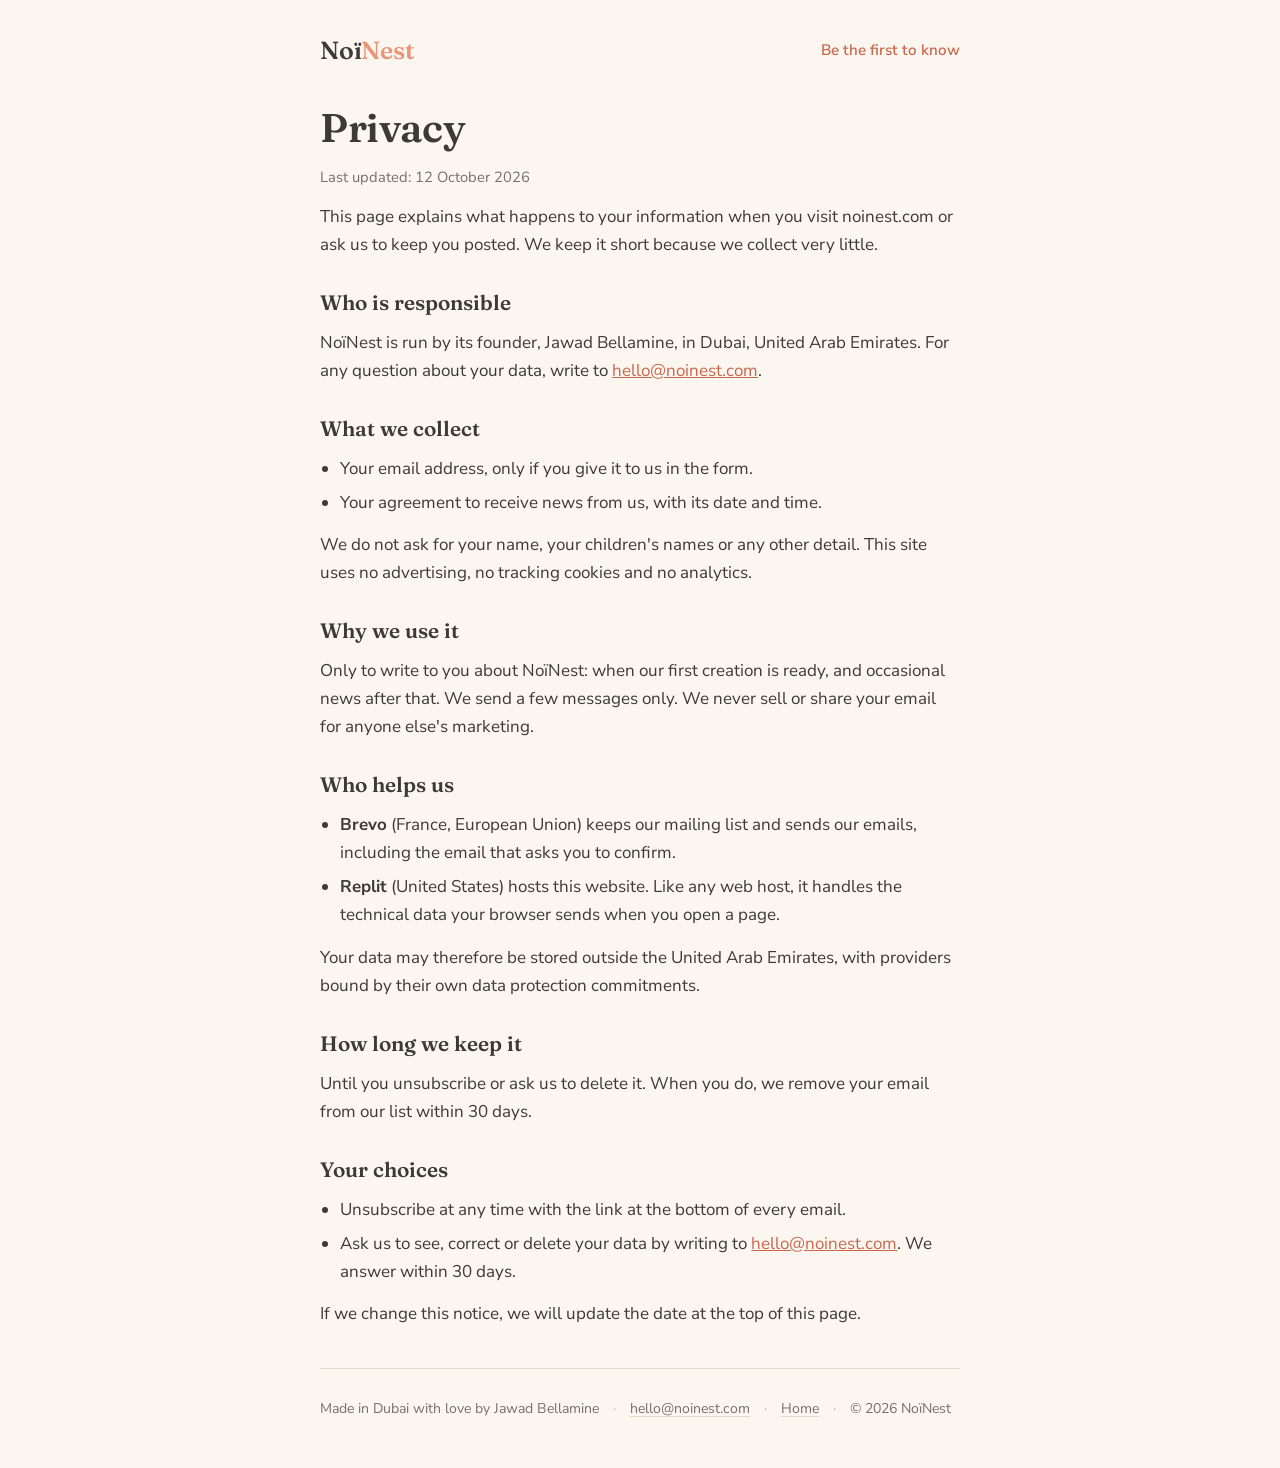
==== public/privacy.html @ 4bb0bec5 "Add NoïNest coming-soon site Static brand page with privacy notice, self-hosted fonts and a sign-up " ====
<!doctype html>
<html lang="en">
<head>
<meta charset="utf-8">
<meta name="viewport" content="width=device-width, initial-scale=1, viewport-fit=cover">
<title>Privacy · NoïNest</title>
<meta name="description" content="How NoïNest handles the email address you give us on noinest.com.">
<meta name="robots" content="noindex">
<meta name="theme-color" content="#FBF6EF">
<link rel="icon" type="image/png" sizes="512x512" href="icon-512.png">
<link rel="apple-touch-icon" href="apple-touch-icon.png">
<link rel="stylesheet" href="styles.css">
</head>
<body>
<div class="wrap">
  <header class="top">
    <a class="logo" href="./" aria-label="NoïNest home">Noï<span>Nest</span></a>
    <a class="link" href="./#join">Be the first to know</a>
  </header>

  <main class="legal">
    <h1>Privacy</h1>
    <p class="updated">Last updated: 12 October 2026</p>
    <p>This page explains what happens to your information when you visit noinest.com or ask us to keep you posted. We keep it short because we collect very little.</p>

    <h2>Who is responsible</h2>
    <p>NoïNest is run by its founder, Jawad Bellamine, in Dubai, United Arab Emirates. For any question about your data, write to <a href="mailto:hello@noinest.com">hello@noinest.com</a>.</p>

    <h2>What we collect</h2>
    <ul>
      <li>Your email address, only if you give it to us in the form.</li>
      <li>Your agreement to receive news from us, with its date and time.</li>
    </ul>
    <p>We do not ask for your name, your children's names or any other detail. This site uses no advertising, no tracking cookies and no analytics.</p>

    <h2>Why we use it</h2>
    <p>Only to write to you about NoïNest: when our first creation is ready, and occasional news after that. We send a few messages only. We never sell or share your email for anyone else's marketing.</p>

    <h2>Who helps us</h2>
    <ul>
      <li><strong>Brevo</strong> (France, European Union) keeps our mailing list and sends our emails, including the email that asks you to confirm.</li>
      <li><strong>Replit</strong> (United States) hosts this website. Like any web host, it handles the technical data your browser sends when you open a page.</li>
    </ul>
    <p>Your data may therefore be stored outside the United Arab Emirates, with providers bound by their own data protection commitments.</p>

    <h2>How long we keep it</h2>
    <p>Until you unsubscribe or ask us to delete it. When you do, we remove your email from our list within 30 days.</p>

    <h2>Your choices</h2>
    <ul>
      <li>Unsubscribe at any time with the link at the bottom of every email.</li>
      <li>Ask us to see, correct or delete your data by writing to <a href="mailto:hello@noinest.com">hello@noinest.com</a>. We answer within 30 days.</li>
    </ul>
    <p>If we change this notice, we will update the date at the top of this page.</p>
  </main>

  <footer>
    <span>Made in Dubai with love by Jawad Bellamine</span><span class="dot">·</span>
    <a href="mailto:hello@noinest.com">hello@noinest.com</a><span class="dot">·</span>
    <a href="./">Home</a><span class="dot">·</span>
    <span>© 2026 NoïNest</span>
  </footer>
</div>
</body>
</html>
---- public/styles.css ----
@font-face{font-family:"Fraunces";src:url("fonts/fraunces.woff2") format("woff2");font-weight:100 900;font-style:normal;font-display:swap}
@font-face{font-family:"Fraunces";src:url("fonts/fraunces-italic.woff2") format("woff2");font-weight:100 900;font-style:italic;font-display:swap}
@font-face{font-family:"Nunito Sans";src:url("fonts/nunito-sans.woff2") format("woff2");font-weight:200 1000;font-style:normal;font-display:swap}
/* Layout: one calm reading column, like a letter from a family; a woven nest drawn in the hero is the single bold moment. */
:root{
  --bg:#FBF6EF;          /* warm cream paper */
  --surface:#F3EADF;     /* soft nest straw */
  --ink:#3D3A36;         /* charcoal (logo "Noï") */
  --muted:#76706A;
  --accent:#E8957A;      /* terracotta (logo "Nest") */
  --accent-strong:#C9674D;
  --on-accent:#FFF8F1;
  --line:#E4D8CA;
  --twig:#B98A62;
  --display:"Fraunces", Georgia, "Times New Roman", serif;
  --body:"Nunito Sans", "Segoe UI", Roboto, Helvetica, Arial, sans-serif;
}
@media (prefers-color-scheme: dark){
  :root:not([data-theme="light"]){
    --bg:#221E1B; --surface:#2D2824; --ink:#F2EAE1; --muted:#B3A99F;
    --accent:#EFA48A; --accent-strong:#E8957A; --on-accent:#2A1610;
    --line:#40382F; --twig:#C79A72; color-scheme:dark;
  }
}
:root[data-theme="dark"]{
  --bg:#221E1B; --surface:#2D2824; --ink:#F2EAE1; --muted:#B3A99F;
  --accent:#EFA48A; --accent-strong:#E8957A; --on-accent:#2A1610;
  --line:#40382F; --twig:#C79A72; color-scheme:dark;
}
*{box-sizing:border-box}
html{scroll-behavior:smooth}
@media (prefers-reduced-motion:reduce){html{scroll-behavior:auto}}
body{
  background:var(--bg); color:var(--ink);
  font-family:var(--body); font-size:1.0625rem; line-height:1.65;
  padding-inline:20px; padding-block:0;
  -webkit-font-smoothing:antialiased;
}
.wrap{max-width:640px; margin-inline:auto}
h1,h2{font-family:var(--display); font-weight:600; text-wrap:balance; line-height:1.15; margin:0}
h1{font-size:clamp(2.1rem, 7vw, 3.1rem); letter-spacing:-0.01em}
h2{font-size:clamp(1.55rem, 5vw, 2rem)}
p{margin:0}
em{font-family:var(--display); font-style:italic}

/* Header */
.top{display:flex; justify-content:space-between; align-items:center; padding-block:22px}
.logo{font-family:var(--display); font-weight:600; font-size:1.55rem; letter-spacing:-0.01em; text-decoration:none; color:var(--ink)}
.logo span{color:var(--accent)}
.top a.link{font-weight:600; font-size:.95rem; color:var(--accent-strong); text-decoration:none}

/* Hero */
.hero{display:grid; gap:22px; padding-block:12px 56px; text-align:left}
.nest{width:100%; max-width:340px; height:auto; margin-inline:auto; display:block}
.signature{font-family:var(--display); font-style:italic; color:var(--accent-strong); font-size:1.1rem}
.lede{color:var(--muted); max-width:34em}
.soon{display:inline-flex; align-items:center; gap:10px; font-size:.82rem; font-weight:700; letter-spacing:.08em; text-transform:uppercase; color:var(--muted)}
.soon::before{content:""; width:8px; height:8px; border-radius:50%; background:var(--accent)}
.btn{
  display:inline-block; justify-self:start; border:0; cursor:pointer;
  background:var(--accent-strong); color:var(--on-accent);
  font:700 1rem var(--body); padding:15px 26px; border-radius:999px; text-decoration:none;
  transition:transform .15s ease, background .15s ease;
}
.btn:hover{transform:translateY(-1px)}
.btn:focus-visible, input:focus-visible, a:focus-visible{outline:3px solid var(--accent); outline-offset:3px}

/* Sections */
section{padding-block:48px; border-top:1px solid var(--line)}
.story{display:grid; gap:18px}
.define{
  background:var(--surface); border-radius:18px; padding:20px 22px;
  font-family:var(--display); font-size:1.15rem; line-height:1.5;
}
.define strong{color:var(--accent-strong); font-weight:600}

.beliefs{display:grid; gap:22px; margin-top:22px}
.belief{display:grid; grid-template-columns:40px 1fr; gap:14px; align-items:start}
.belief svg{width:40px; height:40px}
.belief h3{font-family:var(--display); font-weight:600; font-size:1.2rem; margin:0 0 4px}
.belief p{color:var(--muted)}

.founder{display:grid; grid-template-columns:96px 1fr; gap:18px; align-items:center}
.pic{margin:4px 0; border-radius:22px; overflow:hidden; background:var(--surface); max-width:100%}
.pic img{display:block; width:100%; height:auto; aspect-ratio:3/2; object-fit:cover}
.pic.tall img{aspect-ratio:4/5; object-position:50% 40%}
.portrait{width:96px; height:96px; border-radius:50%; object-fit:cover; border:3px solid var(--surface)}
.founder blockquote{margin:0; font-family:var(--display); font-size:1.2rem; line-height:1.45}
.founder cite{display:block; margin-top:8px; font-style:normal; font-size:.9rem; color:var(--muted)}

/* Sign-up */
.join{background:var(--surface); border:0; border-radius:28px; padding:34px 24px; margin-block:48px; display:grid; gap:14px}
.join p.note{color:var(--muted)}
form{display:grid; gap:14px; margin-top:6px}
label.field{display:grid; gap:6px; font-weight:600; font-size:.95rem}
input[type=email]{
  font:inherit; padding:14px 16px; border-radius:14px; border:1.5px solid var(--line);
  background:var(--bg); color:var(--ink); width:100%;
}
.consent{display:grid; grid-template-columns:22px 1fr; gap:10px; font-size:.92rem; color:var(--muted); align-items:start}
.consent input{width:20px; height:20px; margin:2px 0 0; accent-color:var(--accent-strong)}
.error{color:var(--accent-strong); font-size:.9rem; font-weight:600}
.thanks{font-family:var(--display); font-size:1.35rem; line-height:1.4}

footer{padding-block:28px 40px; border-top:1px solid var(--line); font-size:.88rem; color:var(--muted); display:flex; flex-wrap:wrap; gap:6px 14px}
footer .dot{opacity:.5}

footer a{color:inherit; text-decoration:underline; text-decoration-color:var(--line); text-underline-offset:3px}
footer a:hover{color:var(--ink)}
.btn[disabled]{opacity:.6; cursor:wait}
.thanks small{display:block; margin-top:8px; font-family:var(--body); font-size:.95rem; color:var(--muted)}
.hp{position:absolute; left:-5000px; width:1px; height:1px; overflow:hidden}

/* Privacy page */
.legal{padding-block:12px 40px; display:grid; gap:14px}
.legal h1{font-size:clamp(1.9rem,6vw,2.5rem)}
.legal h2{font-size:1.3rem; margin-top:18px}
.legal p,.legal li{color:var(--ink)}
.legal ul{margin:0; padding-left:1.2em; display:grid; gap:6px}
.legal .updated{color:var(--muted); font-size:.92rem}
.legal a{color:var(--accent-strong)}
.consent a,.join a{color:var(--accent-strong); text-underline-offset:3px}
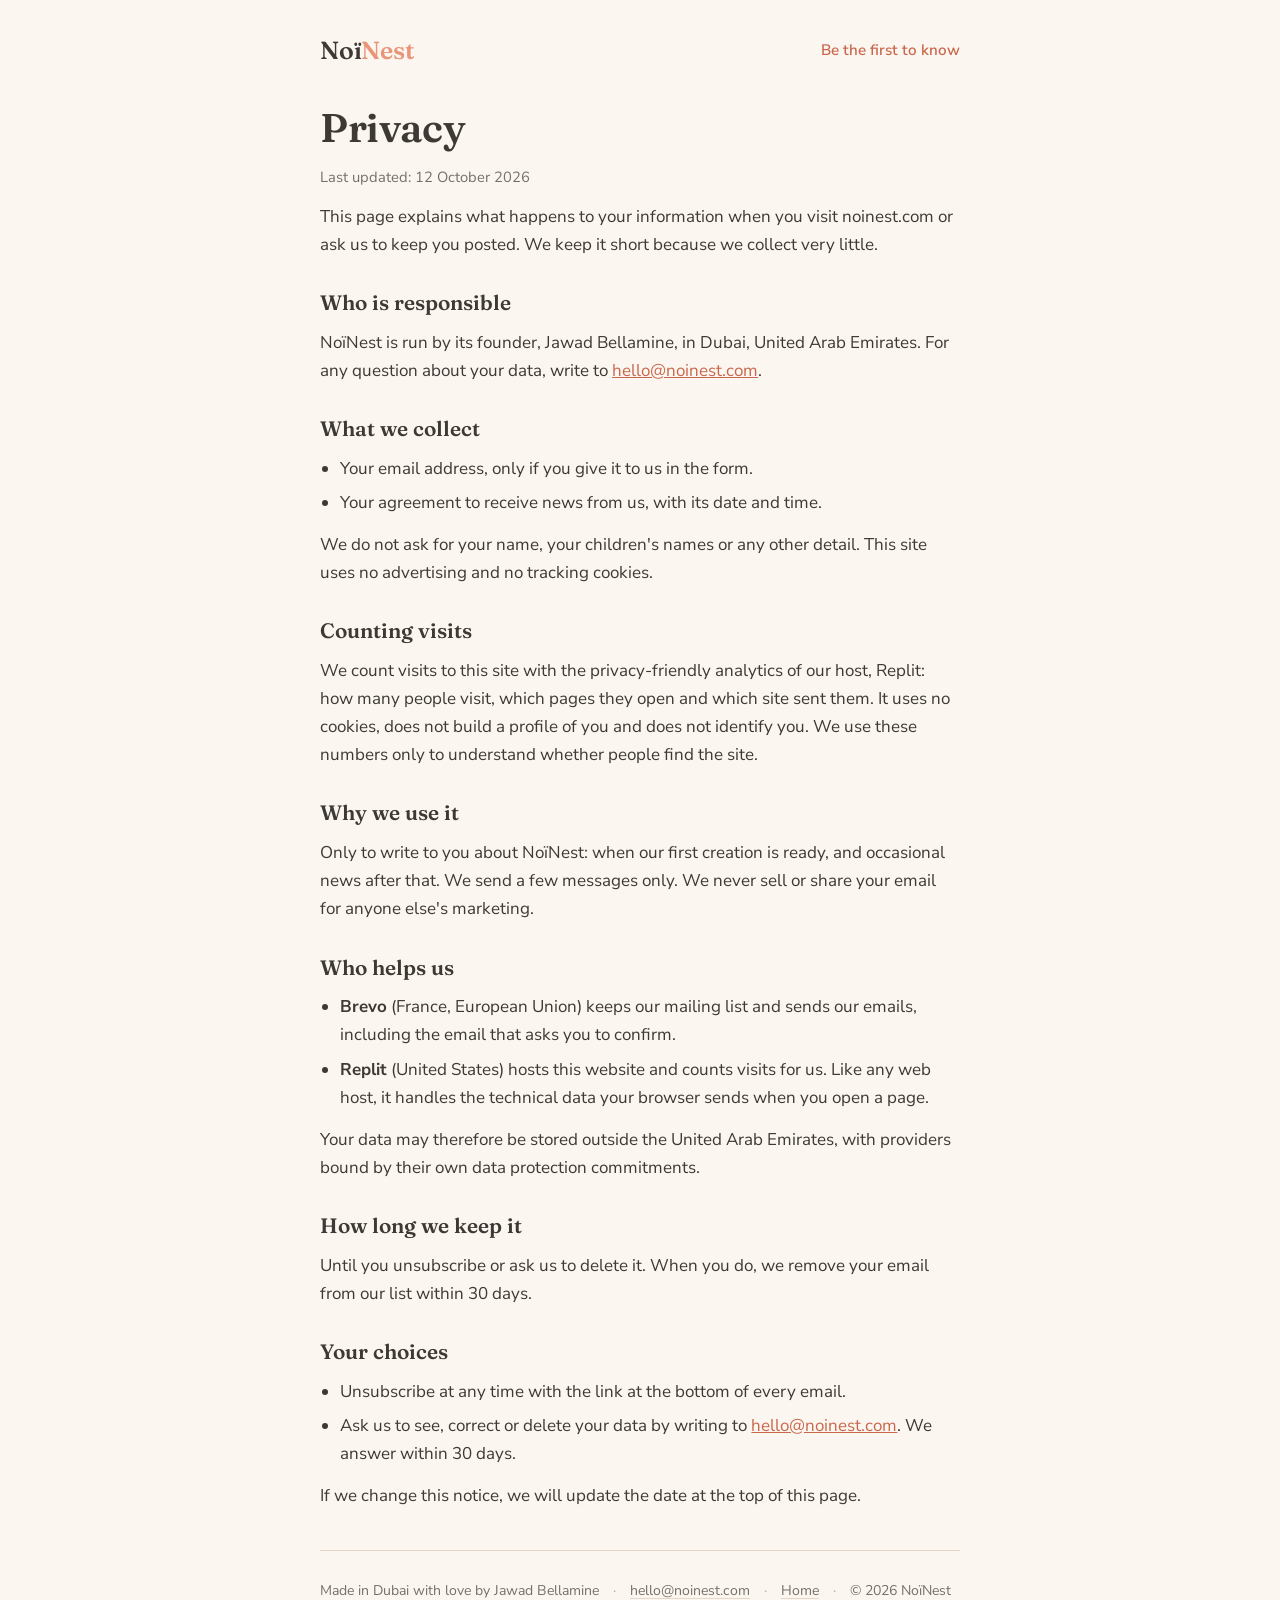
==== commit c450bf3b: "Disclose Replit visit analytics in the privacy notice Co-Authored-By: Claude Opus 5.5 <noreply@anthr" ====
--- a/public/privacy.html
+++ b/public/privacy.html
@@ -31,7 +31,10 @@
       <li>Your email address, only if you give it to us in the form.</li>
       <li>Your agreement to receive news from us, with its date and time.</li>
     </ul>
-    <p>We do not ask for your name, your children's names or any other detail. This site uses no advertising, no tracking cookies and no analytics.</p>
+    <p>We do not ask for your name, your children's names or any other detail. This site uses no advertising and no tracking cookies.</p>
+
+    <h2>Counting visits</h2>
+    <p>We count visits to this site with the privacy-friendly analytics of our host, Replit: how many people visit, which pages they open and which site sent them. It uses no cookies, does not build a profile of you and does not identify you. We use these numbers only to understand whether people find the site.</p>
 
     <h2>Why we use it</h2>
     <p>Only to write to you about NoïNest: when our first creation is ready, and occasional news after that. We send a few messages only. We never sell or share your email for anyone else's marketing.</p>
@@ -39,7 +42,7 @@
     <h2>Who helps us</h2>
     <ul>
       <li><strong>Brevo</strong> (France, European Union) keeps our mailing list and sends our emails, including the email that asks you to confirm.</li>
-      <li><strong>Replit</strong> (United States) hosts this website. Like any web host, it handles the technical data your browser sends when you open a page.</li>
+      <li><strong>Replit</strong> (United States) hosts this website and counts visits for us. Like any web host, it handles the technical data your browser sends when you open a page.</li>
     </ul>
     <p>Your data may therefore be stored outside the United Arab Emirates, with providers bound by their own data protection commitments.</p>
 
